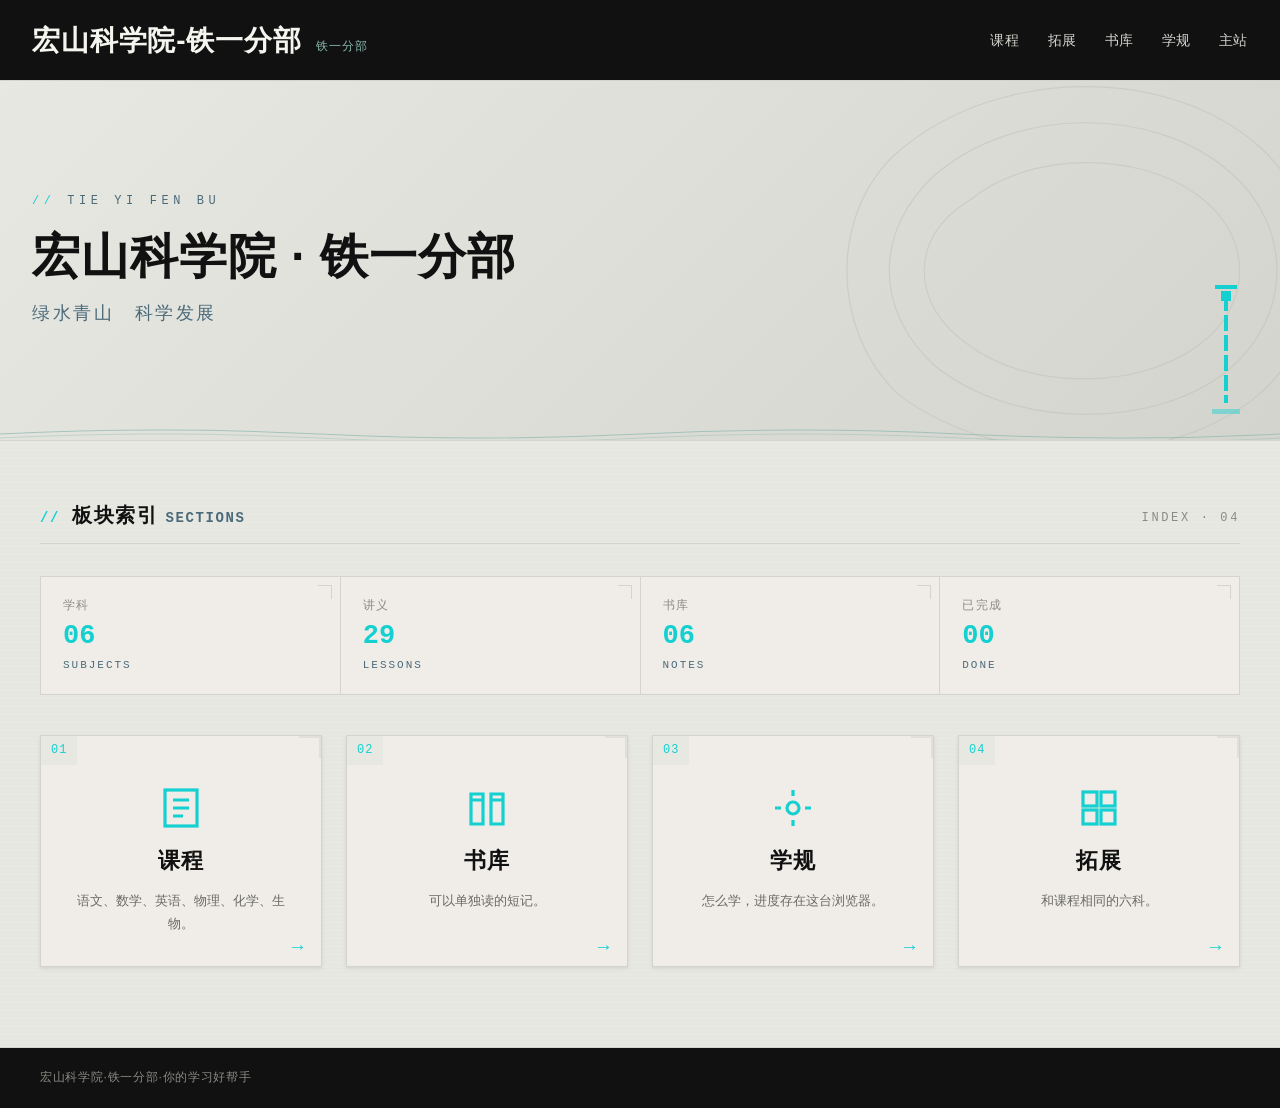
==== xue/index.html @ c812bba4 "板块调整：学习方法改为学习站点，链接新页面 xue/（课程学习站）；移除 methods.html" ====
<!DOCTYPE html>
<html lang="zh-CN">
<head>
  <meta charset="UTF-8">
  <meta name="viewport" content="width=device-width, initial-scale=1">
  <title>宏山科学院铁一分部</title>
  <meta name="description" content="宏山科学院铁一分部。课程分为语文、数学、英语、物理、化学、生物。">
  <link rel="stylesheet" href="css/style.css?v=23">
  <link rel="stylesheet" href="css/layout.css?v=23">
</head>
<body>
  <a class="skip" href="#main">跳到正文</a>
  <div id="app"></div>
  <script src="js/data.js?v=23"></script>
  <script src="js/app.js?v=23"></script>
</body>
</html>
---- xue/css/style.css ----
:root {
  --paper: #e8e8e2;
  --ink: #101110;
  --concrete: #d4d4ce;
  --cyan: #14d0d0;
  --yellow: #fff500;
  --steel: #4a6a7a;
  --water: #8ab8b0;
  --pear: #f0ede8;
  --seal: #c43a2b;
  --title: 28px;
  --section: 20px;
  --body: 15px;
  --meta: 12px;
  --font: "PingFang SC", "Microsoft YaHei", "Noto Sans SC", sans-serif;
  --measure: 40rem;
  --page: 1120px;
}

*,
*::before,
*::after {
  box-sizing: border-box;
  border-radius: 0;
}

html {
  scroll-behavior: smooth;
}

body {
  margin: 0;
  min-height: 100vh;
  color: var(--ink);
  font-family: var(--font);
  font-size: var(--body);
  font-weight: 400;
  line-height: 1.75;
  background-color: var(--paper);
  background-image:
    linear-gradient(180deg, rgba(255, 255, 255, 0.28), transparent 160px),
    repeating-linear-gradient(
      0deg,
      transparent,
      transparent 3px,
      rgba(16, 17, 16, 0.018) 4px
    );
}

button,
input,
textarea {
  font-family: inherit;
  font-size: inherit;
  color: inherit;
  border-radius: 0;
}

button {
  cursor: pointer;
}

a {
  color: var(--ink);
  text-decoration-thickness: 1px;
  text-underline-offset: 3px;
}

a:hover {
  color: var(--steel);
}

:focus-visible {
  outline: 2px solid var(--cyan);
  outline-offset: 2px;
}

::selection {
  background: var(--cyan);
  color: var(--ink);
}

.skip {
  position: absolute;
  left: 12px;
  top: -40px;
  background: var(--yellow);
  color: var(--ink);
  padding: 6px 10px;
  z-index: 5;
}

.skip:focus {
  top: 8px;
}

.signal {
  display: grid;
  grid-template-columns: 1fr 88px 14px;
  height: 6px;
}

.signal i:nth-child(1) { background: var(--steel); }
.signal i:nth-child(2) { background: var(--cyan); }
.signal i:nth-child(3) { background: var(--yellow); }

.wrap {
  width: min(var(--page), calc(100% - 40px));
  margin: 0 auto;
}

.mast {
  display: flex;
  justify-content: space-between;
  gap: 16px;
  align-items: baseline;
  padding: 10px 0;
  border-bottom: 1px solid var(--concrete);
  color: var(--steel);
  font-size: var(--meta);
  letter-spacing: 0.04em;
}

.brandbar {
  display: flex;
  align-items: center;
  justify-content: space-between;
  gap: 24px;
  padding: 18px 0 16px;
  border-bottom: 1px solid var(--ink);
}

.brand {
  display: flex;
  align-items: center;
  gap: 12px;
  text-decoration: none;
}

.brand:hover {
  color: var(--ink);
}

.mark {
  width: 18px;
  height: 18px;
  background: var(--cyan);
  border: 1px solid var(--ink);
  flex: none;
}

.brand-name {
  font-size: var(--title);
  font-weight: 700;
  line-height: 1.2;
  letter-spacing: 0.04em;
}

.brand-sub {
  display: block;
  margin-top: 2px;
  font-size: var(--meta);
  font-weight: 400;
  letter-spacing: 0.16em;
  color: var(--steel);
}

.nav {
  display: flex;
  flex-wrap: wrap;
  gap: 8px 22px;
  align-items: center;
}

.nav a {
  text-decoration: none;
  font-size: var(--body);
  padding-bottom: 2px;
  border-bottom: 2px solid transparent;
}

.nav a[aria-current="page"] {
  border-bottom-color: var(--cyan);
  font-weight: 600;
}

.page {
  padding: 36px 0 72px;
}

.home-stage {
  display: flex;
  flex-direction: column;
  justify-content: center;
  min-height: calc(100vh - 210px);
  padding-top: 10vh;
  padding-bottom: 8vh;
}

.gate-boxes {
  display: grid;
  grid-template-columns: repeat(3, 1fr);
  gap: 16px;
  width: 100%;
}

.gate-box {
  display: flex;
  flex-direction: column;
  min-height: 220px;
  padding: 22px 20px 18px;
  border: 1px solid var(--ink);
  background: var(--paper);
  color: var(--ink);
  text-decoration: none;
}

.gate-box:hover {
  background: var(--pear);
  color: var(--ink);
}

.gate-box h2 {
  margin: 16px 0 0;
}

.gate-box p {
  margin: 8px 0 0;
}

.gate-box .more {
  align-self: flex-start;
  width: fit-content;
  margin-top: auto;
  padding-top: 22px;
}

.hero {
  display: grid;
  grid-template-columns: 1.3fr 0.9fr;
  gap: 28px;
  align-items: stretch;
  padding-bottom: 28px;
  border-bottom: 1px solid var(--concrete);
}

.gates {
  margin-top: 28px;
  border-top: 1px solid var(--ink);
}

.gates a {
  display: grid;
  grid-template-columns: 56px minmax(0, 1fr) auto;
  gap: 12px 18px;
  align-items: center;
  padding: 22px 8px;
  border-bottom: 1px solid var(--concrete);
  text-decoration: none;
  color: var(--ink);
}

.gates a:hover {
  background: var(--pear);
  color: var(--ink);
}

.gates h2 {
  margin: 0;
}

.gates p {
  margin: 4px 0 0;
  max-width: 36em;
}

.kicker {
  display: flex;
  align-items: center;
  gap: 10px;
  margin: 0 0 14px;
  color: var(--steel);
  font-size: var(--meta);
  letter-spacing: 0.12em;
}

.kicker .sq {
  width: 8px;
  height: 8px;
  background: var(--yellow);
  border: 1px solid var(--ink);
}

h1,
.h1 {
  margin: 0;
  font-size: var(--title);
  font-weight: 700;
  line-height: 1.35;
  letter-spacing: 0.04em;
}

h2,
.h2 {
  margin: 0;
  font-size: var(--section);
  font-weight: 600;
  line-height: 1.4;
}

.lede {
  max-width: 38em;
  margin: 16px 0 0;
}

.hero-actions {
  display: flex;
  flex-wrap: wrap;
  gap: 10px;
  margin-top: 22px;
}

.btn {
  display: inline-flex;
  align-items: center;
  justify-content: center;
  min-height: 40px;
  padding: 0 16px;
  border: 1px solid var(--ink);
  background: var(--cyan);
  color: var(--ink);
  font-weight: 600;
  text-decoration: none;
  line-height: 1;
}

.btn:hover {
  background: var(--ink);
  color: var(--paper);
}

.btn.ghost {
  background: transparent;
  font-weight: 400;
}

.btn.ghost:hover {
  background: var(--ink);
  color: var(--paper);
}

.btn:disabled {
  cursor: default;
  opacity: 0.45;
}

.panel {
  border: 1px solid var(--ink);
  background: var(--paper);
  padding: 18px 18px 16px;
  display: flex;
  flex-direction: column;
  min-height: 100%;
}

.panel .tag {
  align-self: flex-start;
}

.tag {
  display: inline-block;
  padding: 1px 6px;
  background: var(--yellow);
  color: var(--ink);
  font-size: var(--meta);
  line-height: 1.6;
  letter-spacing: 0.06em;
}

.tag.quiet {
  background: transparent;
  border: 1px solid var(--concrete);
  color: var(--steel);
}

.tag.water {
  background: transparent;
  border: 1px solid var(--water);
  color: var(--ink);
}

.panel h2 {
  margin-top: 12px;
}

.panel p {
  margin: 8px 0 0;
  flex: 1;
}

.panel .go {
  margin-top: 16px;
  color: var(--ink);
  font-weight: 600;
  text-decoration: none;
  border-bottom: 2px solid var(--cyan);
  align-self: flex-start;
}

.stats {
  display: grid;
  grid-template-columns: repeat(4, 1fr);
  border-bottom: 1px solid var(--concrete);
}

.stat {
  padding: 18px 16px 16px 0;
  border-right: 1px solid var(--concrete);
}

.stat:last-child {
  border-right: 0;
  padding-right: 0;
}

.stat b {
  display: block;
  font-size: var(--title);
  font-weight: 700;
  font-variant-numeric: tabular-nums;
  line-height: 1.2;
}

.stat span {
  display: block;
  margin-top: 4px;
  color: var(--steel);
  font-size: var(--meta);
}

.section-head {
  display: flex;
  justify-content: space-between;
  align-items: flex-end;
  gap: 16px;
  margin: 36px 0 16px;
}

.index-no {
  margin: 0 0 4px;
  color: var(--steel);
  font-size: var(--meta);
  letter-spacing: 0.14em;
}

.more {
  color: var(--ink);
  font-size: var(--meta);
  text-decoration: none;
  border-bottom: 2px solid var(--cyan);
  padding-bottom: 1px;
}

.grid-3,
.grid-2 {
  display: grid;
  gap: 14px;
}

.grid-3 {
  grid-template-columns: repeat(3, 1fr);
}

.grid-2 {
  grid-template-columns: 1fr 1fr;
}

.card {
  display: flex;
  flex-direction: column;
  min-height: 220px;
  padding: 16px;
  border: 1px solid var(--concrete);
  background: var(--paper);
  text-decoration: none;
  color: var(--ink);
}

.card:hover {
  background: var(--pear);
  border-color: var(--steel);
  color: var(--ink);
}

.card-top {
  display: flex;
  justify-content: space-between;
  align-items: center;
  gap: 8px;
  color: var(--steel);
  font-size: var(--meta);
}

.swatch {
  width: 10px;
  height: 10px;
  border: 1px solid var(--ink);
  background: var(--water);
}

.swatch.structure { background: var(--steel); }
.swatch.measure { background: var(--cyan); }
.swatch.type { background: var(--seal); }

.card h3 {
  margin: 16px 0 0;
  font-size: var(--section);
  font-weight: 600;
  line-height: 1.4;
}

.card p {
  margin: 8px 0 0;
  color: var(--ink);
}

.card .meta-row {
  margin-top: auto;
  padding-top: 16px;
  border-top: 1px solid var(--concrete);
  color: var(--steel);
  font-size: var(--meta);
}

.bar {
  height: 4px;
  margin-top: 8px;
  background: var(--concrete);
}

.bar i {
  display: block;
  height: 100%;
  background: var(--cyan);
  width: 0;
}

.split {
  display: grid;
  grid-template-columns: 1.35fr 0.8fr;
  gap: 28px;
  margin-top: 36px;
}

.unit {
  margin-top: 28px;
}

.unit-title {
  display: flex;
  align-items: baseline;
  gap: 12px;
  margin: 0;
  padding: 8px 0 10px;
  border-bottom: 1px solid var(--ink);
  font-size: var(--section);
  font-weight: 600;
}

.unit .row-list {
  border-top: 0;
}

.outline-unit {
  margin: 14px 0 0;
  padding-top: 8px;
  border-top: 1px solid var(--ink);
  color: var(--ink);
  font-size: var(--meta);
  font-weight: 600;
  letter-spacing: 0.06em;
}

.row-list {
  border-top: 1px solid var(--ink);
}

.row-list a,
.lesson-row {
  display: grid;
  grid-template-columns: 52px 1fr auto;
  gap: 12px;
  align-items: baseline;
  padding: 12px 0;
  border-bottom: 1px solid var(--concrete);
  text-decoration: none;
}

.row-list a:hover {
  background: var(--pear);
  color: var(--ink);
}

.num {
  color: var(--steel);
  font-size: var(--meta);
  font-variant-numeric: tabular-nums;
}

.aside-note {
  border: 1px solid var(--ink);
  padding: 18px;
  background: var(--pear);
}

.aside-note p {
  margin: 10px 0 0;
}

.seal {
  margin: 14px 0 0;
  padding-left: 10px;
  border-left: 3px solid var(--seal);
  color: var(--ink);
  font-size: var(--body);
}

.filters {
  display: flex;
  flex-wrap: wrap;
  gap: 8px;
  margin: 18px 0;
}

.chip {
  min-height: 32px;
  padding: 0 10px;
  border: 1px solid var(--concrete);
  background: transparent;
  color: var(--ink);
}

.chip[aria-pressed="true"] {
  border-color: var(--ink);
  background: var(--cyan);
}

.search {
  display: flex;
  gap: 8px;
  margin-top: 18px;
}

.search input {
  flex: 1;
  min-height: 40px;
  padding: 0 12px;
  border: 1px solid var(--ink);
  background: var(--pear);
}

.toolbar {
  display: flex;
  justify-content: space-between;
  gap: 16px;
  align-items: end;
}

.course-hero {
  display: grid;
  grid-template-columns: 1.4fr 0.6fr;
  gap: 24px;
  padding-bottom: 20px;
  border-bottom: 1px solid var(--ink);
}

.reader {
  display: grid;
  grid-template-columns: 230px minmax(0, var(--measure));
  gap: 36px;
  align-items: start;
}

.outline {
  position: sticky;
  top: 16px;
  border-top: 1px solid var(--ink);
}

.outline a {
  display: block;
  padding: 8px 0;
  border-bottom: 1px solid var(--concrete);
  text-decoration: none;
  font-size: var(--meta);
  color: var(--steel);
}

.outline a[aria-current="true"] {
  color: var(--ink);
  border-left: 3px solid var(--cyan);
  padding-left: 8px;
}

.prose h2 {
  margin: 28px 0 8px;
}

.prose p {
  margin: 0 0 14px;
}

.prose ul {
  margin: 0 0 14px;
  padding-left: 1.2em;
}

.extend-read { max-width: var(--measure); }

.prose table {
  width: 100%;
  border-collapse: collapse;
  margin: 0 0 16px;
  font-size: 14px;
}

.prose th,
.prose td {
  border-bottom: 1px solid var(--concrete);
  padding: 8px 10px;
  text-align: left;
  vertical-align: top;
}

.prose th {
  font-size: var(--meta);
  font-weight: 600;
  color: var(--steel);
}

.prose figure.diagram {
  margin: 8px 0 18px;
  border: 1px solid var(--concrete);
  background: var(--paper);
}

.prose figure.diagram svg {
  display: block;
  width: 100%;
  height: auto;
  font-family: "PingFang SC", "Microsoft YaHei", sans-serif;
}

.live-plot { touch-action: none; }
.live-plot .hit { fill: transparent; }
.live-plot .handle { cursor: grab; }
.live-plot.dragging .handle { cursor: grabbing; }

.prose figure.diagram figcaption {
  margin: 0;
  padding: 8px 12px 10px;
  border-top: 1px solid var(--concrete);
  font-size: var(--meta);
  color: var(--steel);
}

.prose .formula {
  margin: 0 0 14px;
  padding: 10px 12px;
  background: var(--pear);
  border-left: 3px solid var(--cyan);
  font-family: Consolas, "Cascadia Mono", monospace;
  font-size: 14px;
  line-height: 1.7;
  white-space: pre-wrap;
}

.callout {
  margin: 0 0 16px;
  padding: 10px 12px;
  border-left: 3px solid var(--seal);
  background: var(--pear);
}

.quiz {
  margin-top: 28px;
  padding-top: 16px;
  border-top: 1px solid var(--ink);
}

.choices {
  display: grid;
  gap: 8px;
  margin-top: 12px;
}

.choice {
  text-align: left;
  padding: 10px 12px;
  border: 1px solid var(--concrete);
  background: var(--paper);
  line-height: 1.55;
}

.choice:hover {
  border-color: var(--steel);
  background: var(--pear);
}

.choice.good {
  border-color: var(--ink);
  background: var(--cyan);
}

.choice.bad {
  border-color: var(--seal);
  background: var(--pear);
}

.feedback {
  margin: 12px 0 0;
  min-height: 1.5em;
}

.feedback.good { color: var(--ink); }
.feedback.bad { color: var(--seal); }

.pager {
  display: flex;
  justify-content: space-between;
  gap: 12px;
  margin-top: 28px;
  padding-top: 16px;
  border-top: 1px solid var(--concrete);
}

.done-flag {
  color: var(--steel);
  font-size: var(--meta);
}

.done-flag i {
  display: inline-block;
  width: 8px;
  height: 8px;
  margin-right: 6px;
  background: var(--concrete);
  border: 1px solid var(--ink);
  vertical-align: 0;
}

.done-flag.on i {
  background: var(--cyan);
}

.empty {
  padding: 28px 0;
  border-top: 1px solid var(--concrete);
  border-bottom: 1px solid var(--concrete);
  color: var(--steel);
}

.foot {
  border-top: 1px solid var(--ink);
  padding: 22px 0 32px;
}

.foot-grid {
  display: flex;
  justify-content: space-between;
  gap: 18px;
  color: var(--steel);
  font-size: var(--meta);
}

.crumb {
  margin: 0 0 14px;
  color: var(--steel);
  font-size: var(--meta);
}

.crumb a {
  color: var(--steel);
  text-decoration: none;
  border-bottom: 1px solid var(--cyan);
}

.dotline {
  border-bottom: 1px dotted var(--steel);
}

@media (max-width: 900px) {
  .hero,
  .split,
  .course-hero,
  .reader,
  .stats,
  .grid-3,
  .grid-2,
  .gate-boxes {
    grid-template-columns: 1fr;
  }

  .stats .stat {
    border-right: 0;
    border-bottom: 1px solid var(--concrete);
    padding-right: 0;
  }

  .reader {
    gap: 18px;
  }

  .outline {
    position: static;
  }

  .brandbar {
    align-items: flex-start;
    flex-direction: column;
  }

  .wrap {
    width: min(var(--page), calc(100% - 28px));
  }
}

@media (max-width: 640px) {
  .brand-name {
    font-size: 24px;
  }

  .row-list a,
  .lesson-row {
    grid-template-columns: 40px 1fr;
  }

  .row-list a span:last-child,
  .lesson-row span:last-child {
    grid-column: 2;
  }

  .foot-grid,
  .toolbar,
  .pager,
  .mast {
    flex-direction: column;
    align-items: flex-start;
  }

  .mast {
    gap: 4px;
  }
}
---- xue/css/layout.css ----
/* 版式对齐 hskxy-ty.netlify.app：墨黑顶栏、横幅、板块卡片、墨黑页脚 */

.site-header {
  position: sticky;
  top: 0;
  z-index: 100;
  background: #101110;
  border-bottom: 1px solid #d4d4ce;
}

.header-inner {
  width: 100%;
  height: 80px;
  margin: 0;
  padding: 0 32px;
  display: flex;
  align-items: center;
  justify-content: space-between;
  gap: 24px;
}

.site-header .brand {
  display: flex;
  align-items: baseline;
  gap: 14px;
  white-space: nowrap;
}

.brand-mark {
  font-size: 28px;
  font-weight: 700;
  color: #f5f5f0;
  letter-spacing: 0.03em;
  text-decoration: none;
}

.brand-mark:hover {
  color: #14d0d0;
}

.site-header .brand-sub {
  display: inline;
  margin: 0;
  font-size: 12px;
  font-weight: 400;
  letter-spacing: 0.08em;
  color: #8ab8b0;
}

.site-nav {
  display: flex;
  align-items: center;
  gap: 28px;
}

.nav-link {
  position: relative;
  font-size: 14px;
  color: #d4d4ce;
  padding: 6px 0;
  letter-spacing: 0.04em;
  text-decoration: none;
}

.nav-link::after {
  content: "";
  position: absolute;
  left: 50%;
  bottom: 0;
  width: 0;
  height: 1px;
  background: #14d0d0;
}

.nav-link:hover,
.nav-link.active {
  color: #14d0d0;
}

.nav-link:hover::after,
.nav-link.active::after {
  width: 100%;
  left: 0;
}

.nav-toggle {
  display: none;
  background: none;
  border: 1px solid #d4d4ce;
  color: #f5f5f0;
  font-size: 20px;
  line-height: 1;
  padding: 6px 12px;
}

.banner {
  position: relative;
  height: 360px;
  overflow: hidden;
  display: flex;
  align-items: center;
  background: linear-gradient(135deg, #e8e8e2 0%, #d4d4ce 100%);
  border-bottom: 1px solid #d4d4ce;
}

.banner .container {
  position: relative;
  z-index: 2;
  width: auto;
  max-width: none;
  margin: 0;
  padding: 0 32px;
  align-self: stretch;
  display: flex;
  flex-direction: column;
  justify-content: center;
  align-items: flex-start;
}

.banner-overline {
  margin: 0 0 16px;
  font-family: "SF Mono", "Cascadia Code", Consolas, "Courier New", monospace;
  font-size: 12px;
  letter-spacing: 0.38em;
  color: #4a6a7a;
}

.banner-overline::before {
  content: "// ";
  color: #14d0d0;
}

.banner-title {
  margin: 0;
  font-size: 48px;
  font-weight: 700;
  line-height: 1.2;
  letter-spacing: 0.02em;
  color: #101110;
}

.banner-sub {
  margin: 12px 0 0;
  font-size: 18px;
  font-weight: 400;
  letter-spacing: 0.14em;
  color: #4a6a7a;
}

.contour {
  position: absolute;
  inset: 0;
  width: 100%;
  height: 100%;
  opacity: 0.5;
  z-index: 1;
  pointer-events: none;
}

.waterline {
  position: absolute;
  left: 0;
  right: 0;
  bottom: -1px;
  width: 100%;
  height: 18px;
  z-index: 2;
  pointer-events: none;
}

.tianshi {
  position: absolute;
  right: 40px;
  bottom: 26px;
  z-index: 2;
  display: flex;
  flex-direction: column;
  align-items: center;
  gap: 6px;
}

.tianshi-cap { width: 22px; height: 4px; background: #14d0d0; }
.tianshi-pillar {
  width: 4px;
  height: 108px;
  position: relative;
  background: repeating-linear-gradient(to bottom, #14d0d0 0 16px, transparent 16px 20px);
}
.tianshi-pillar::after {
  content: "";
  position: absolute;
  top: -4px;
  left: -3px;
  width: 10px;
  height: 10px;
  background: #14d0d0;
}
.tianshi-base { width: 28px; height: 5px; background: #14d0d0; opacity: 0.45; }

.layout-stats {
  display: grid;
  grid-template-columns: repeat(4, 1fr);
  gap: 1px;
  margin: 0 0 40px;
  background: #d4d4ce;
  border: 1px solid #d4d4ce;
}

.layout-stat {
  position: relative;
  display: flex;
  flex-direction: column;
  gap: 4px;
  padding: 18px 22px;
  background: #f0ede8;
}

.layout-stat::before {
  content: "";
  position: absolute;
  right: 8px;
  top: 8px;
  width: 14px;
  height: 14px;
  border-right: 1px solid #d4d4ce;
  border-top: 1px solid #d4d4ce;
}

.layout-stat b {
  font-family: "SF Mono", "Cascadia Code", Consolas, "Courier New", monospace;
  font-size: 27px;
  font-weight: 600;
  line-height: 1.2;
  color: #14d0d0;
}

.layout-stat span {
  font-size: 12px;
  letter-spacing: 0.12em;
  color: #8a8a84;
}

.layout-stat i {
  font-style: normal;
  font-family: "SF Mono", "Cascadia Code", Consolas, "Courier New", monospace;
  font-size: 11px;
  letter-spacing: 0.18em;
  color: #4a6a7a;
}

.board-section { padding: 60px 0 80px; }

.board-head {
  display: flex;
  align-items: flex-end;
  justify-content: space-between;
  margin-bottom: 32px;
  padding-bottom: 14px;
  border-bottom: 1px solid #d4d4ce;
}

.board-head h2 {
  margin: 0;
  font-size: 20px;
  font-weight: 600;
  letter-spacing: 0.08em;
}

.board-head .idx {
  margin-right: 12px;
  font-family: "SF Mono", "Cascadia Code", Consolas, "Courier New", monospace;
  font-size: 14px;
  color: #14d0d0;
}

.board-head .en { color: #4a6a7a; margin-right: 0; }
.board-head p {
  margin: 0;
  font-family: "SF Mono", "Cascadia Code", Consolas, "Courier New", monospace;
  font-size: 12px;
  letter-spacing: 0.22em;
  color: #8a8a84;
}

.board-grid {
  display: grid;
  grid-template-columns: repeat(4, 1fr);
  gap: 24px;
}

.board-card {
  position: relative;
  display: flex;
  flex-direction: column;
  align-items: center;
  gap: 10px;
  min-height: 220px;
  padding: 44px 28px 30px;
  border: 1px solid #d4d4ce;
  background: #f0ede8;
  color: #101110;
  text-align: center;
  text-decoration: none;
  box-shadow: 0 1px 2px rgba(16, 17, 16, 0.05), 0 2px 6px rgba(16, 17, 16, 0.05);
}

.board-card:hover {
  background: #e8e8e2;
  border-color: #14d0d0;
  color: #101110;
  transform: translateY(-4px);
  box-shadow: 0 12px 30px rgba(16, 17, 16, 0.16);
}

.card-no {
  position: absolute;
  top: 0;
  left: 0;
  padding: 4px 10px;
  background: #e8e8e2;
  color: #14d0d0;
  font-family: "SF Mono", "Cascadia Code", Consolas, "Courier New", monospace;
  font-size: 12px;
  letter-spacing: 0.08em;
}

.card-notch {
  position: absolute;
  right: 0;
  top: 0;
  width: 22px;
  height: 22px;
  border-right: 2px solid #d4d4ce;
  border-top: 2px solid #d4d4ce;
  opacity: 0.55;
}

.board-card:hover .card-notch {
  border-color: #14d0d0;
  opacity: 0.9;
}

.card-icon {
  width: 48px;
  height: 48px;
  margin-top: 4px;
  color: #14d0d0;
}

.board-card h3 {
  margin: 0;
  font-size: 22px;
  font-weight: 600;
  letter-spacing: 0.05em;
}

.board-card p {
  margin: 0;
  font-size: 13px;
  color: #6a6a64;
}

.card-arrow {
  position: absolute;
  right: 14px;
  bottom: 10px;
  color: #14d0d0;
  font-size: 19px;
  line-height: 1;
}

.board-card:hover .card-arrow { transform: translateX(4px); }

.site-footer {
  background: #101110;
  border-top: 1px solid #d4d4ce;
}

.site-footer .footer-inner {
  display: flex;
  align-items: center;
  justify-content: flex-start;
  min-height: 60px;
  padding: 14px 0;
}

.site-footer p {
  margin: 0;
  font-size: 12px;
  letter-spacing: 0.06em;
  color: #8a8a84;
}

.container {
  width: min(1200px, calc(100% - 64px));
  margin: 0 auto;
}

.site-header .header-inner {
  width: 100%;
  max-width: none;
  margin: 0;
  padding: 0 32px;
}

@media (max-width: 991px) {
  .nav-toggle { display: block; }
  .site-nav {
    position: fixed;
    top: 80px;
    left: 0;
    right: 0;
    z-index: 99;
    display: none;
    flex-direction: column;
    align-items: stretch;
    gap: 0;
    padding: 8px 24px 16px;
    background: #101110;
    border-bottom: 1px solid #d4d4ce;
  }
  .site-nav.open { display: flex; }
  .nav-link {
    padding: 14px 4px;
    border-bottom: 1px solid rgba(212, 212, 206, 0.14);
    font-size: 15px;
  }
  .banner-title { font-size: 36px; }
  .layout-stats { grid-template-columns: repeat(2, 1fr); }
  .board-grid { grid-template-columns: 1fr; }
}

@media (max-width: 767px) {
  .header-inner { height: 64px; }
  .site-nav { top: 64px; }
  .brand-mark { font-size: 20px; }
  .site-header .brand-sub { display: none; }
  .banner { height: 280px; }
  .banner-title { font-size: 28px; }
  .banner-sub { font-size: 15px; letter-spacing: 0.08em; }
  .tianshi { right: 16px; bottom: 12px; transform: scale(0.6); transform-origin: bottom right; }
  .board-section { padding: 36px 0 48px; }
}
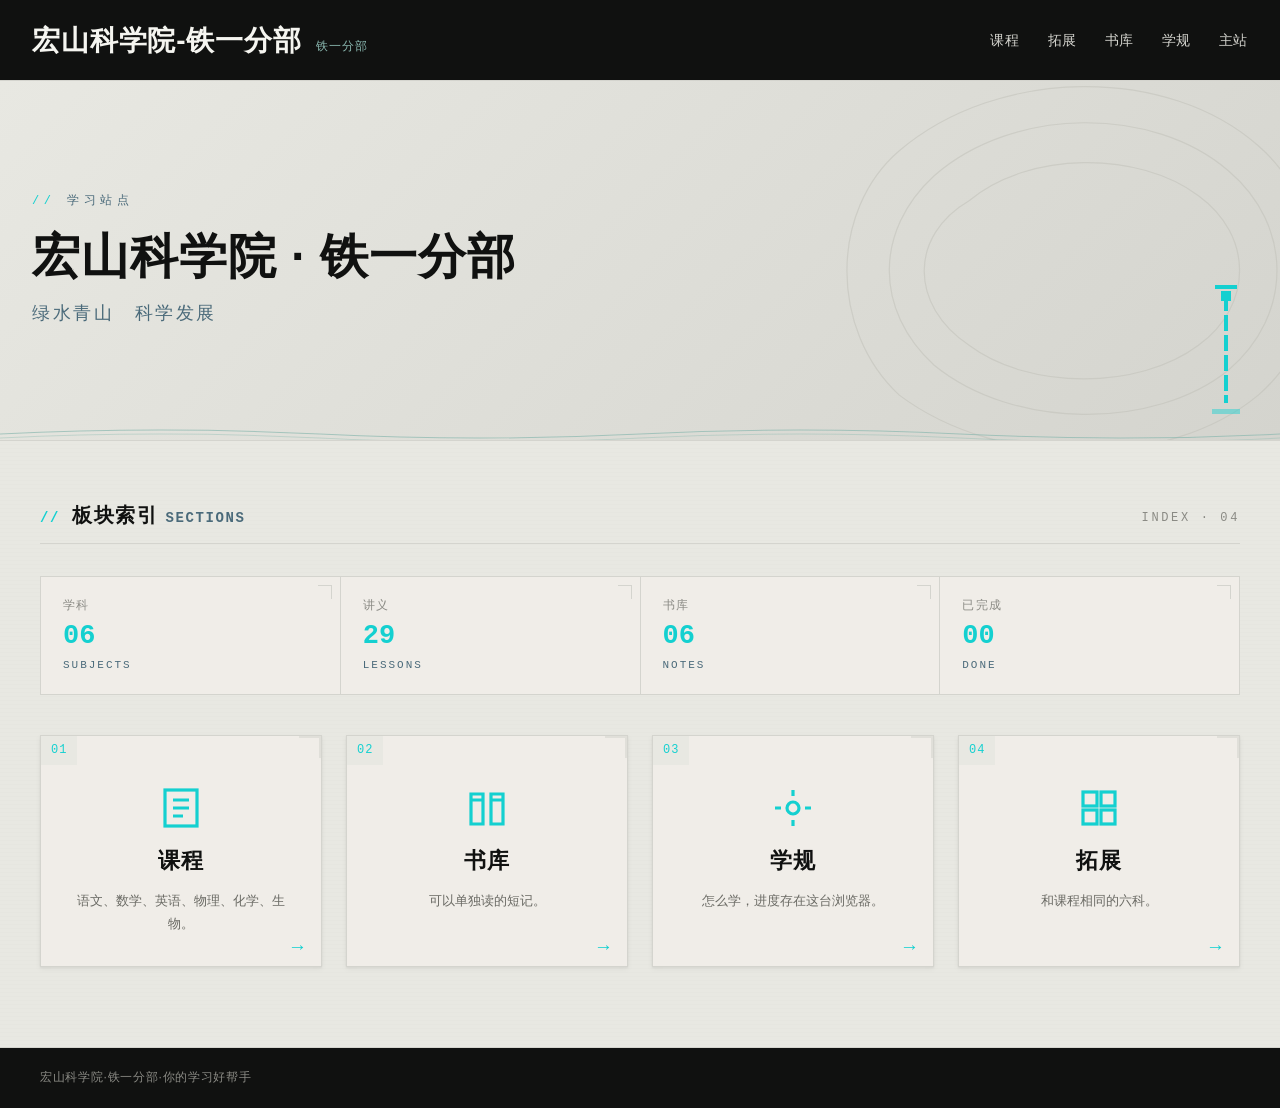
==== commit 88c2c8cb: "学习站点：横幅标题上方加「学习站点」，页面标题同步" ====
--- a/xue/index.html
+++ b/xue/index.html
@@ -3,7 +3,7 @@
 <head>
   <meta charset="UTF-8">
   <meta name="viewport" content="width=device-width, initial-scale=1">
-  <title>宏山科学院铁一分部</title>
+  <title>学习站点 · 宏山科学院铁一分部</title>
   <meta name="description" content="宏山科学院铁一分部。课程分为语文、数学、英语、物理、化学、生物。">
   <link rel="stylesheet" href="css/style.css?v=23">
   <link rel="stylesheet" href="css/layout.css?v=23">
